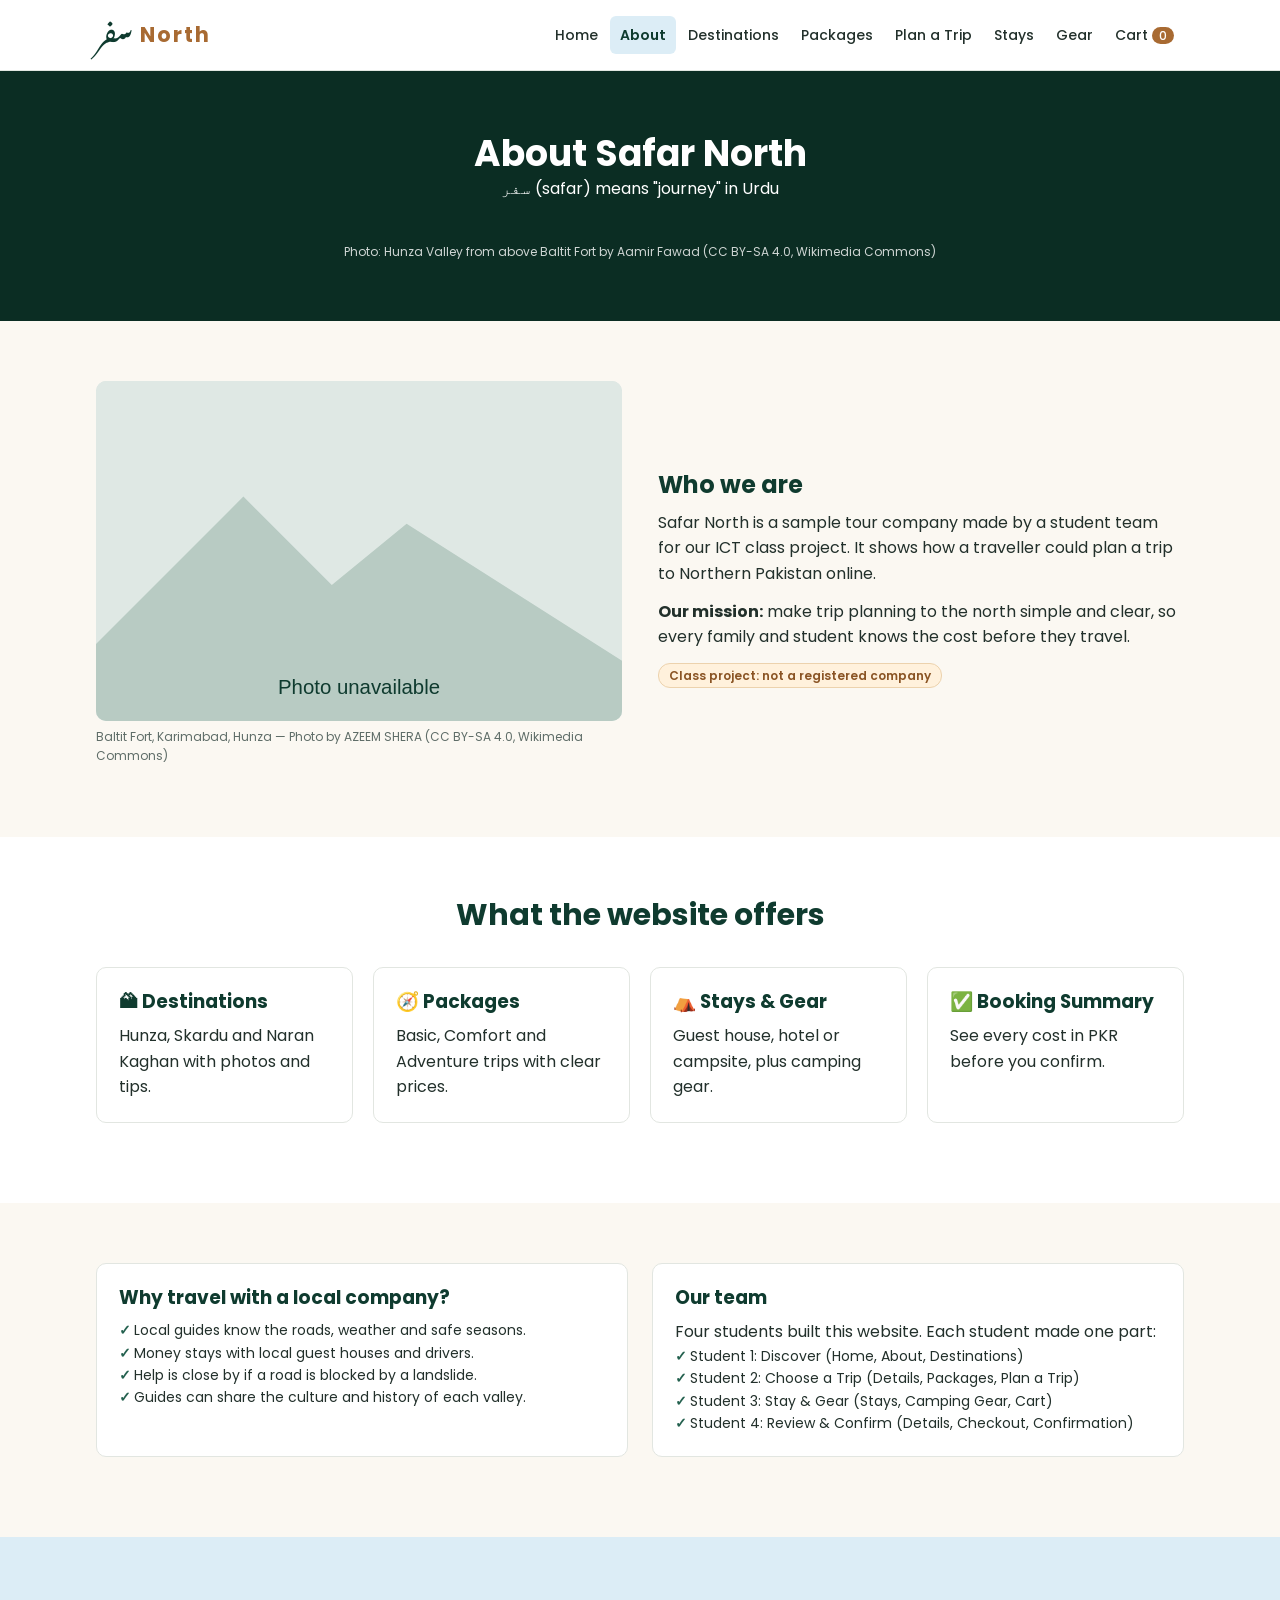
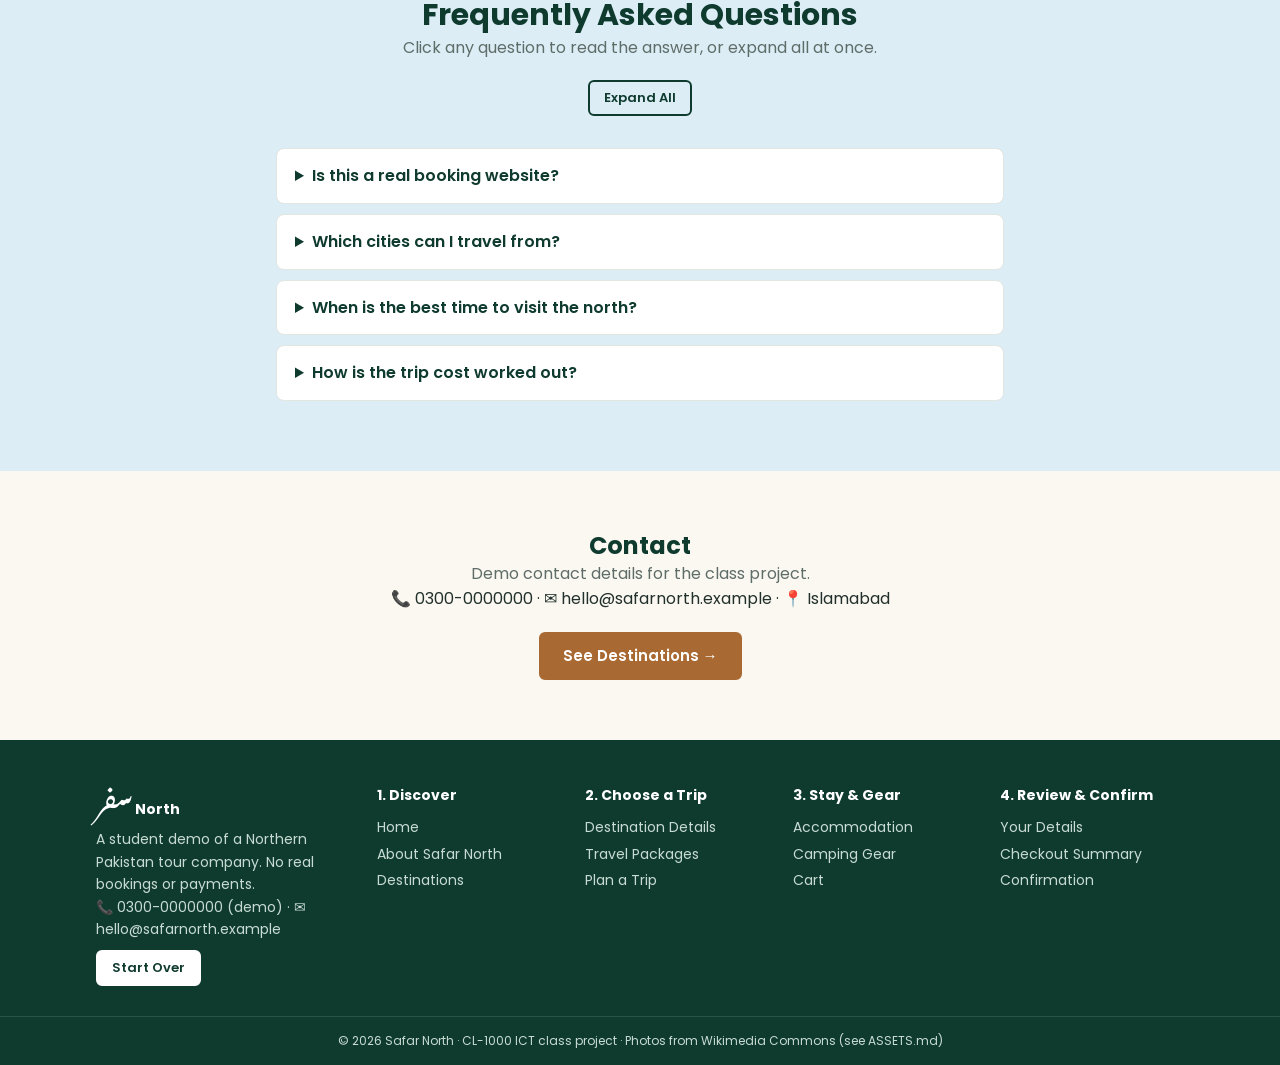
==== about.html @ 83be1147 "Implemented About page with interactive FAQs" ====
<!DOCTYPE html>
<!-- ===================================================
     Page 2 of 12: About Safar North
     Owner: Student 1 - Discover Safar North
     =================================================== -->
<html lang="en">
<head>
  <meta charset="UTF-8">
  <meta name="viewport" content="width=device-width, initial-scale=1.0">
  <title>About Safar North | Safar North</title>
  <!-- Fonts: Poppins for English, Noto Nastaliq Urdu for the logo -->
  <link rel="stylesheet" href="https://fonts.googleapis.com/css2?family=Noto+Nastaliq+Urdu:wght@700&family=Poppins:wght@400;500;600;700&display=swap">
  <link rel="stylesheet" href="css/style.css">
</head>
<body>

  <!-- ===== SHARED HEADER (same on all 12 pages) ===== -->
  <header class="header">
    <div class="container header-inner">
      <a href="index.html" class="logo" aria-label="Safar North home">
        <span class="logo-urdu" lang="ur" dir="rtl">سفر</span>
        <span class="logo-en">North</span>
      </a>
      <button type="button" class="menu-btn" onclick="toggleMenu()" aria-label="Open menu">☰</button>
      <nav class="nav" id="nav-links" aria-label="Main navigation">
        <a href="index.html">Home</a>
        <a href="about.html" class="active" aria-current="page">About</a>
        <a href="destinations.html">Destinations</a>
        <a href="packages.html">Packages</a>
        <a href="booking.html">Plan a Trip</a>
        <a href="accommodation.html">Stays</a>
        <a href="camping-shop.html">Gear</a>
        <a href="cart.html">Cart <span id="cart-count">0</span></a>
      </nav>
    </div>
  </header>

  <main>
    <section class="banner" style="background-image: url('https://commons.wikimedia.org/wiki/Special:FilePath/Hunza_Valley_from_above_the_Biltit_Fort.jpg?width=1400')">
      <h1>About Safar North</h1>
      <p><span lang="ur" dir="rtl">سفر</span> (safar) means "journey" in Urdu</p>
      <p class="photo-credit">Photo: Hunza Valley from above Baltit Fort by Aamir Fawad (CC BY-SA 4.0, Wikimedia Commons)</p>
    </section>

    <!-- INTRODUCTION -->
    <section class="section">
      <div class="container split">
        <div>
          <img src="https://commons.wikimedia.org/wiki/Special:FilePath/Baltit_Fort_Hunza_valley.jpg?width=1000" alt="Baltit Fort in Karimabad, Hunza Valley" onerror="this.onerror=null; this.src='images/placeholder.svg';">
          <p class="caption">Baltit Fort, Karimabad, Hunza — Photo by AZEEM SHERA (CC BY-SA 4.0, Wikimedia Commons)</p>
        </div>
        <div>
          <h2>Who we are</h2>
          <p>Safar North is a sample tour company made by a student team for our ICT class project. It shows how a traveller could plan a trip to Northern Pakistan online.</p>
          <p><b>Our mission:</b> make trip planning to the north simple and clear, so every family and student knows the cost before they travel.</p>
          <span class="demo-badge">Class project: not a registered company</span>
        </div>
      </div>
    </section>

    <!-- WHAT WE OFFER -->
    <section class="section bg-white">
      <div class="container">
        <div class="section-title"><h2>What the website offers</h2></div>
        <div class="grid-4">
          <div class="box"><h3><span aria-hidden="true">🏔</span> Destinations</h3><p>Hunza, Skardu and Naran Kaghan with photos and tips.</p></div>
          <div class="box"><h3><span aria-hidden="true">🧭</span> Packages</h3><p>Basic, Comfort and Adventure trips with clear prices.</p></div>
          <div class="box"><h3><span aria-hidden="true">⛺</span> Stays &amp; Gear</h3><p>Guest house, hotel or campsite, plus camping gear.</p></div>
          <div class="box"><h3><span aria-hidden="true">✅</span> Booking Summary</h3><p>See every cost in PKR before you confirm.</p></div>
        </div>
      </div>
    </section>

    <!-- WHY A LOCAL COMPANY -->
    <section class="section">
      <div class="container grid-2">
        <div class="box">
          <h3>Why travel with a local company?</h3>
          <ul class="ticks">
            <li>Local guides know the roads, weather and safe seasons.</li>
            <li>Money stays with local guest houses and drivers.</li>
            <li>Help is close by if a road is blocked by a landslide.</li>
            <li>Guides can share the culture and history of each valley.</li>
          </ul>
        </div>
        <div class="box">
          <h3>Our team</h3>
          <p>Four students built this website. Each student made one part:</p>
          <ul class="ticks">
            <li>Student 1: Discover (Home, About, Destinations)</li>
            <li>Student 2: Choose a Trip (Details, Packages, Plan a Trip)</li>
            <li>Student 3: Stay &amp; Gear (Stays, Camping Gear, Cart)</li>
            <li>Student 4: Review &amp; Confirm (Details, Checkout, Confirmation)</li>
          </ul>
        </div>
      </div>
    </section>

    <!-- INTERACTIVE FAQ -->
    <section class="section bg-sky">
      <div class="container narrow" id="faq-list">
        <div class="section-title">
          <h2>Frequently Asked Questions</h2>
          <p>Click any question to read the answer, or expand all at once.</p>
          <div class="actions" style="justify-content:center">
            <button type="button" class="btn btn-small btn-outline" id="faq-toggle-all" onclick="toggleAllFaqs()">Expand All</button>
          </div>
        </div>
        <details>
          <summary>Is this a real booking website?</summary>
          <p>No. It is a class demo. No booking is made and no money is taken.</p>
        </details>
        <details>
          <summary>Which cities can I travel from?</summary>
          <p>Islamabad, Rawalpindi, Peshawar, Lahore, Faisalabad, Multan and Karachi.</p>
        </details>
        <details>
          <summary>When is the best time to visit the north?</summary>
          <p>Mostly May to September. Roads to high places like Deosai and Babusar Top are often closed by snow in winter.</p>
        </details>
        <details>
          <summary>How is the trip cost worked out?</summary>
          <p>(Destination cost + package price + return coach fare) × number of travellers. Stays and gear are added on top.</p>
        </details>
      </div>
    </section>

    <!-- CONTACT (demo details) -->
    <section class="section">
      <div class="container narrow center">
        <h2>Contact</h2>
        <p class="muted">Demo contact details for the class project.</p>
        <p><span aria-hidden="true">📞</span> 0300-0000000 · <span aria-hidden="true">✉</span> hello@safarnorth.example · <span aria-hidden="true">📍</span> Islamabad</p>
        <div class="actions" style="justify-content:center">
          <a href="destinations.html" class="btn">See Destinations →</a>
        </div>
      </div>
    </section>
  </main>

  <!-- ===== SHARED FOOTER (same on all 12 pages) ===== -->
  <footer class="footer">
    <div class="container footer-grid">
      <div>
        <h4><span class="logo-urdu" lang="ur" dir="rtl">سفر</span> North</h4>
        <p>A student demo of a Northern Pakistan tour company. No real bookings or payments.</p>
        <p><span aria-hidden="true">📞</span> 0300-0000000 (demo) · <span aria-hidden="true">✉</span> hello@safarnorth.example</p>
        <button type="button" class="btn btn-small btn-light" onclick="startOver()">Start Over</button>
      </div>
      <div>
        <h4>1. Discover</h4>
        <a href="index.html">Home</a>
        <a href="about.html">About Safar North</a>
        <a href="destinations.html">Destinations</a>
      </div>
      <div>
        <h4>2. Choose a Trip</h4>
        <a href="destination-details.html?place=hunza">Destination Details</a>
        <a href="packages.html">Travel Packages</a>
        <a href="booking.html">Plan a Trip</a>
      </div>
      <div>
        <h4>3. Stay &amp; Gear</h4>
        <a href="accommodation.html">Accommodation</a>
        <a href="camping-shop.html">Camping Gear</a>
        <a href="cart.html">Cart</a>
      </div>
      <div>
        <h4>4. Review &amp; Confirm</h4>
        <a href="customer-info.html">Your Details</a>
        <a href="checkout.html">Checkout Summary</a>
        <a href="confirmation.html">Confirmation</a>
      </div>
    </div>
    <p class="copyright">© 2026 Safar North · CL-1000 ICT class project · Photos from Wikimedia Commons (see ASSETS.md)</p>
  </footer>

  <script src="js/script.js"></script>
  <script>
    // ----- Student 1: interactive FAQs on About page -----
    const faqItems = document.querySelectorAll("#faq-list details");
    const faqToggleBtn = document.getElementById("faq-toggle-all");

    function updateFaqButton() {
      let allOpen = true;
      for (let i = 0; i < faqItems.length; i++) {
        if (!faqItems[i].open) {
          allOpen = false;
          break;
        }
      }
      faqToggleBtn.innerText = allOpen ? "Collapse All" : "Expand All";
      faqToggleBtn.setAttribute("aria-expanded", String(allOpen));
    }

    function toggleAllFaqs() {
      let allOpen = true;
      for (let i = 0; i < faqItems.length; i++) {
        if (!faqItems[i].open) {
          allOpen = false;
          break;
        }
      }
      let nextState = !allOpen;
      for (let i = 0; i < faqItems.length; i++) {
        faqItems[i].open = nextState;
      }
      updateFaqButton();
    }

    for (let i = 0; i < faqItems.length; i++) {
      faqItems[i].addEventListener("toggle", updateFaqButton);
    }
    updateFaqButton();
  </script>

</body>
</html>
---- css/style.css ----
/* =====================================================
   SAFAR NORTH - shared stylesheet (used by all 12 pages)
   Change the colours here to change the whole website.
   ===================================================== */

:root {
  --pine: #0f3b2f;        /* deep pine green: header, headings */
  --pine-soft: #24614f;   /* lighter green: hover, ticks */
  --cream: #fbf8f2;       /* warm off-white page background */
  --sky: #dcedf6;         /* light sky blue sections */
  --sky-dark: #2f7ca8;    /* sky blue links */
  --earth: #a86a32;       /* earthy brown: main buttons, prices */
  --earth-dark: #8a5424;
  --text: #22302b;
  --grey: #5f6d68;
  --line: #e2e6e1;
  --white: #ffffff;
}

* { margin: 0; padding: 0; box-sizing: border-box; }

body {
  font-family: "Poppins", "Segoe UI", Arial, sans-serif;
  color: var(--text);
  background: var(--cream);
  line-height: 1.6;
}

img { max-width: 100%; display: block; }
a { color: var(--sky-dark); }
h1, h2, h3 { line-height: 1.25; color: var(--pine); }

.container { max-width: 1120px; margin: 0 auto; padding: 0 16px; }
.narrow { max-width: 760px; }

/* ---------- Header and navigation ---------- */
.header {
  background: var(--white);
  border-bottom: 1px solid var(--line);
  position: sticky;
  top: 0;
  z-index: 10;
}
.header-inner {
  display: flex;
  align-items: center;
  justify-content: space-between;
  height: 70px;
}

/* Logo: سفر (Urdu) + North (English) */
.logo { display: flex; align-items: center; gap: 8px; text-decoration: none; }
.logo-urdu {
  font-family: "Noto Nastaliq Urdu", "Jameel Noori Nastaleeq", "Urdu Typesetting", serif;
  font-size: 26px;
  font-weight: 700;
  color: var(--pine);
  line-height: 1;
  margin-top: -8px;       /* Nastaliq letters sit low, this lifts them */
}
.logo-en {
  font-size: 21px;
  font-weight: 700;
  letter-spacing: 2px;
  color: var(--earth);
}

.nav { display: flex; align-items: center; gap: 2px; }
.nav a {
  color: var(--text);
  text-decoration: none;
  font-size: 14px;
  font-weight: 500;
  padding: 8px 10px;
  border-radius: 6px;
  white-space: nowrap;
}
.nav a:hover { background: var(--sky); }
.nav a.active { color: var(--pine); background: var(--sky); font-weight: 600; }
#cart-count {
  background: var(--earth);
  color: var(--white);
  border-radius: 10px;
  padding: 0 7px;
  font-size: 12px;
}
.menu-btn {
  display: none;
  background: none;
  border: 1px solid var(--line);
  border-radius: 6px;
  font-size: 22px;
  padding: 2px 10px;
  color: var(--pine);
  cursor: pointer;
}

/* ---------- Buttons ---------- */
.btn {
  display: inline-block;
  background: var(--earth);
  color: var(--white);
  border: 2px solid var(--earth);
  padding: 10px 22px;
  border-radius: 6px;
  font-family: inherit;
  font-size: 15px;
  font-weight: 600;
  text-decoration: none;
  cursor: pointer;
}
.btn:hover { background: var(--earth-dark); border-color: var(--earth-dark); }
.btn-green { background: var(--pine); border-color: var(--pine); }
.btn-green:hover { background: var(--pine-soft); border-color: var(--pine-soft); }
.btn-light { background: var(--white); color: var(--pine); border-color: var(--white); }
.btn-light:hover { background: var(--sky); border-color: var(--sky); }
.btn-outline { background: transparent; color: var(--pine); border-color: var(--pine); }
.btn-outline:hover { background: var(--sky); border-color: var(--pine); }
.btn-small { padding: 6px 14px; font-size: 13px; }
.btn:disabled { background: #b9c2be; border-color: #b9c2be; cursor: not-allowed; }
.actions { display: flex; flex-wrap: wrap; gap: 10px; margin-top: 20px; }

/* ---------- Home hero ---------- */
.hero {
  background-color: var(--pine);
  background-size: cover;
  background-position: center;
  color: var(--white);
  padding: 120px 0 90px;
  position: relative;
}
.hero::before {           /* dark layer so white text is easy to read */
  content: "";
  position: absolute;
  inset: 0;
  background: linear-gradient(90deg, rgba(10, 38, 30, .85), rgba(10, 38, 30, .35));
}
.hero .container { position: relative; }
.hero h1 { color: var(--white); font-size: 46px; max-width: 620px; margin-bottom: 12px; }
.hero p { font-size: 18px; max-width: 540px; margin-bottom: 26px; }
.photo-credit { position: relative; font-size: 12px; opacity: .8; margin-top: 40px; }

/* ---------- Banner at the top of other pages ---------- */
.banner {
  background-color: var(--pine);
  background-size: cover;
  background-position: center;
  color: var(--white);
  padding: 60px 16px;
  text-align: center;
  position: relative;
}
.banner::before { content: ""; position: absolute; inset: 0; background: rgba(10, 38, 30, .65); }
.banner * { position: relative; }
.banner h1 { color: var(--white); font-size: 36px; }

/* ---------- Sections ---------- */
.section { padding: 60px 0; }
.bg-white { background: var(--white); }
.bg-sky { background: var(--sky); }
.section-title { text-align: center; margin-bottom: 32px; }
.section-title h2 { font-size: 30px; }
.section-title p { color: var(--grey); }
.muted { color: var(--grey); }
.center { text-align: center; }

/* Grids */
.grid-2 { display: grid; grid-template-columns: repeat(2, 1fr); gap: 24px; }
.grid-3 { display: grid; grid-template-columns: repeat(3, 1fr); gap: 24px; }
.grid-4 { display: grid; grid-template-columns: repeat(4, 1fr); gap: 20px; }

/* ---------- Cards ---------- */
.card {
  background: var(--white);
  border: 1px solid var(--line);
  border-radius: 10px;
  overflow: hidden;
  display: flex;
  flex-direction: column;
}
.card img { width: 100%; height: 200px; object-fit: cover; background: #dfe8e4; }
.card-body { padding: 18px; display: flex; flex-direction: column; gap: 8px; flex: 1; }
.card-body .btn { margin-top: auto; align-self: flex-start; }
.location { color: var(--sky-dark); font-size: 13px; font-weight: 500; }
.price { color: var(--earth-dark); font-weight: 700; font-size: 18px; }
.price small { color: var(--grey); font-weight: 400; font-size: 13px; }
.tag {
  display: inline-block;
  align-self: flex-start;
  background: var(--sky);
  color: var(--pine);
  font-size: 12px;
  padding: 2px 10px;
  border-radius: 12px;
}
.card.chosen { border: 3px solid var(--earth); }

.ticks { list-style: none; font-size: 14px; }
.ticks li::before { content: "✓ "; color: var(--pine-soft); font-weight: 700; }

/* Plain white box */
.box {
  background: var(--white);
  border: 1px solid var(--line);
  border-radius: 10px;
  padding: 22px;
  margin-bottom: 20px;
}
.box h3 { margin-bottom: 10px; }

/* Text next to a photo */
.split { display: grid; grid-template-columns: 1fr 1fr; gap: 36px; align-items: center; }
.split img { width: 100%; height: 340px; object-fit: cover; border-radius: 10px; background: #dfe8e4; }
.split h2 { margin-bottom: 10px; }
.split p { margin-bottom: 12px; }
.caption { font-size: 12px; color: var(--grey); margin-top: 6px; }

/* Journey steps: shows where you are in the booking */
.steps { display: flex; flex-wrap: wrap; justify-content: center; gap: 6px; margin-bottom: 28px; }
.steps span { background: var(--white); border: 1px solid var(--line); color: var(--grey); padding: 4px 12px; border-radius: 20px; font-size: 13px; }
.steps span.done { background: var(--pine); border-color: var(--pine); color: var(--white); }

/* ---------- Forms ---------- */
label { display: block; font-weight: 600; font-size: 14px; color: var(--pine); margin-bottom: 4px; }
input, select {
  width: 100%;
  padding: 10px 12px;
  border: 1px solid #c9d3cf;
  border-radius: 6px;
  font-family: inherit;
  font-size: 15px;
  background: var(--white);
}
.field { margin-bottom: 16px; }

/* Messages */
.note { background: var(--sky); border-left: 4px solid var(--sky-dark); padding: 12px 14px; border-radius: 6px; margin: 14px 0; font-size: 14px; }
.error { color: #b03a2e; font-weight: 600; margin-top: 8px; }
.success { background: #e3f2e8; border-left: 4px solid var(--pine-soft); padding: 12px 14px; border-radius: 6px; margin-top: 12px; }
.demo-badge { display: inline-block; background: #fff1dc; color: var(--earth-dark); border: 1px solid #ecd2ad; font-size: 12px; font-weight: 600; padding: 2px 10px; border-radius: 12px; }

/* Summary lines: label ........ value */
.line { display: flex; justify-content: space-between; gap: 12px; padding: 8px 0; border-bottom: 1px dashed var(--line); }
.line span:first-child { color: var(--grey); }
.line span:last-child { font-weight: 600; text-align: right; }
.total { font-size: 19px; border: none; }
.total span:last-child { color: var(--earth-dark); }

/* Tables (cart) */
.table-wrap { overflow-x: auto; }
table { width: 100%; border-collapse: collapse; }
th { background: var(--pine); color: var(--white); text-align: left; padding: 10px; }
td { padding: 10px; border-bottom: 1px solid var(--line); }
td input { width: 70px; }

/* FAQ (the <details> tag opens and closes by itself, no JavaScript) */
details { background: var(--white); border: 1px solid var(--line); border-radius: 8px; margin-bottom: 10px; }
summary { padding: 14px 18px; font-weight: 600; color: var(--pine); cursor: pointer; }
details p { padding: 0 18px 14px; color: var(--grey); }

/* Reviews */
.review { background: var(--white); border: 1px solid var(--line); border-top: 4px solid var(--sky-dark); border-radius: 10px; padding: 20px; }
.stars { color: #d39a1e; }
.review p { font-style: italic; color: var(--grey); margin: 6px 0; }

/* Confirmation */
.tick { width: 72px; height: 72px; line-height: 72px; border-radius: 50%; background: var(--pine-soft); color: var(--white); font-size: 36px; text-align: center; margin: 0 auto 12px; }
.ref { display: inline-block; background: var(--sky); padding: 6px 16px; border-radius: 6px; font-weight: 700; letter-spacing: 1px; margin: 10px 0 16px; }

/* ---------- Footer ---------- */
.footer { background: var(--pine); color: #c8dbd3; padding: 44px 0 0; font-size: 14px; }
.footer-grid { display: grid; grid-template-columns: 1.4fr 1fr 1fr 1fr 1fr; gap: 24px; }
.footer h4 { color: var(--white); margin-bottom: 8px; }
.footer a { display: block; color: #c8dbd3; text-decoration: none; padding: 2px 0; }
.footer a:hover { color: var(--white); }
.footer .logo-urdu { color: var(--white); }
.footer .btn { margin-top: 10px; }
.copyright { text-align: center; border-top: 1px solid #285446; margin-top: 30px; padding: 14px; font-size: 12px; }

/* ---------- Tablets and phones ---------- */
@media (max-width: 960px) {
  .menu-btn { display: block; }
  .nav {
    display: none;
    position: absolute;
    top: 70px;
    left: 0;
    right: 0;
    background: var(--white);
    flex-direction: column;
    align-items: stretch;
    padding: 8px 16px 16px;
    border-bottom: 1px solid var(--line);
  }
  .nav.open { display: flex; }
  .grid-3, .grid-4 { grid-template-columns: repeat(2, 1fr); }
  .footer-grid { grid-template-columns: 1fr 1fr; }
}
@media (max-width: 640px) {
  .grid-2, .grid-3, .grid-4, .split, .footer-grid { grid-template-columns: 1fr; }
  .hero { padding: 80px 0 60px; }
  .hero h1 { font-size: 32px; }
  .banner h1 { font-size: 28px; }
  .split img { height: 230px; }
}
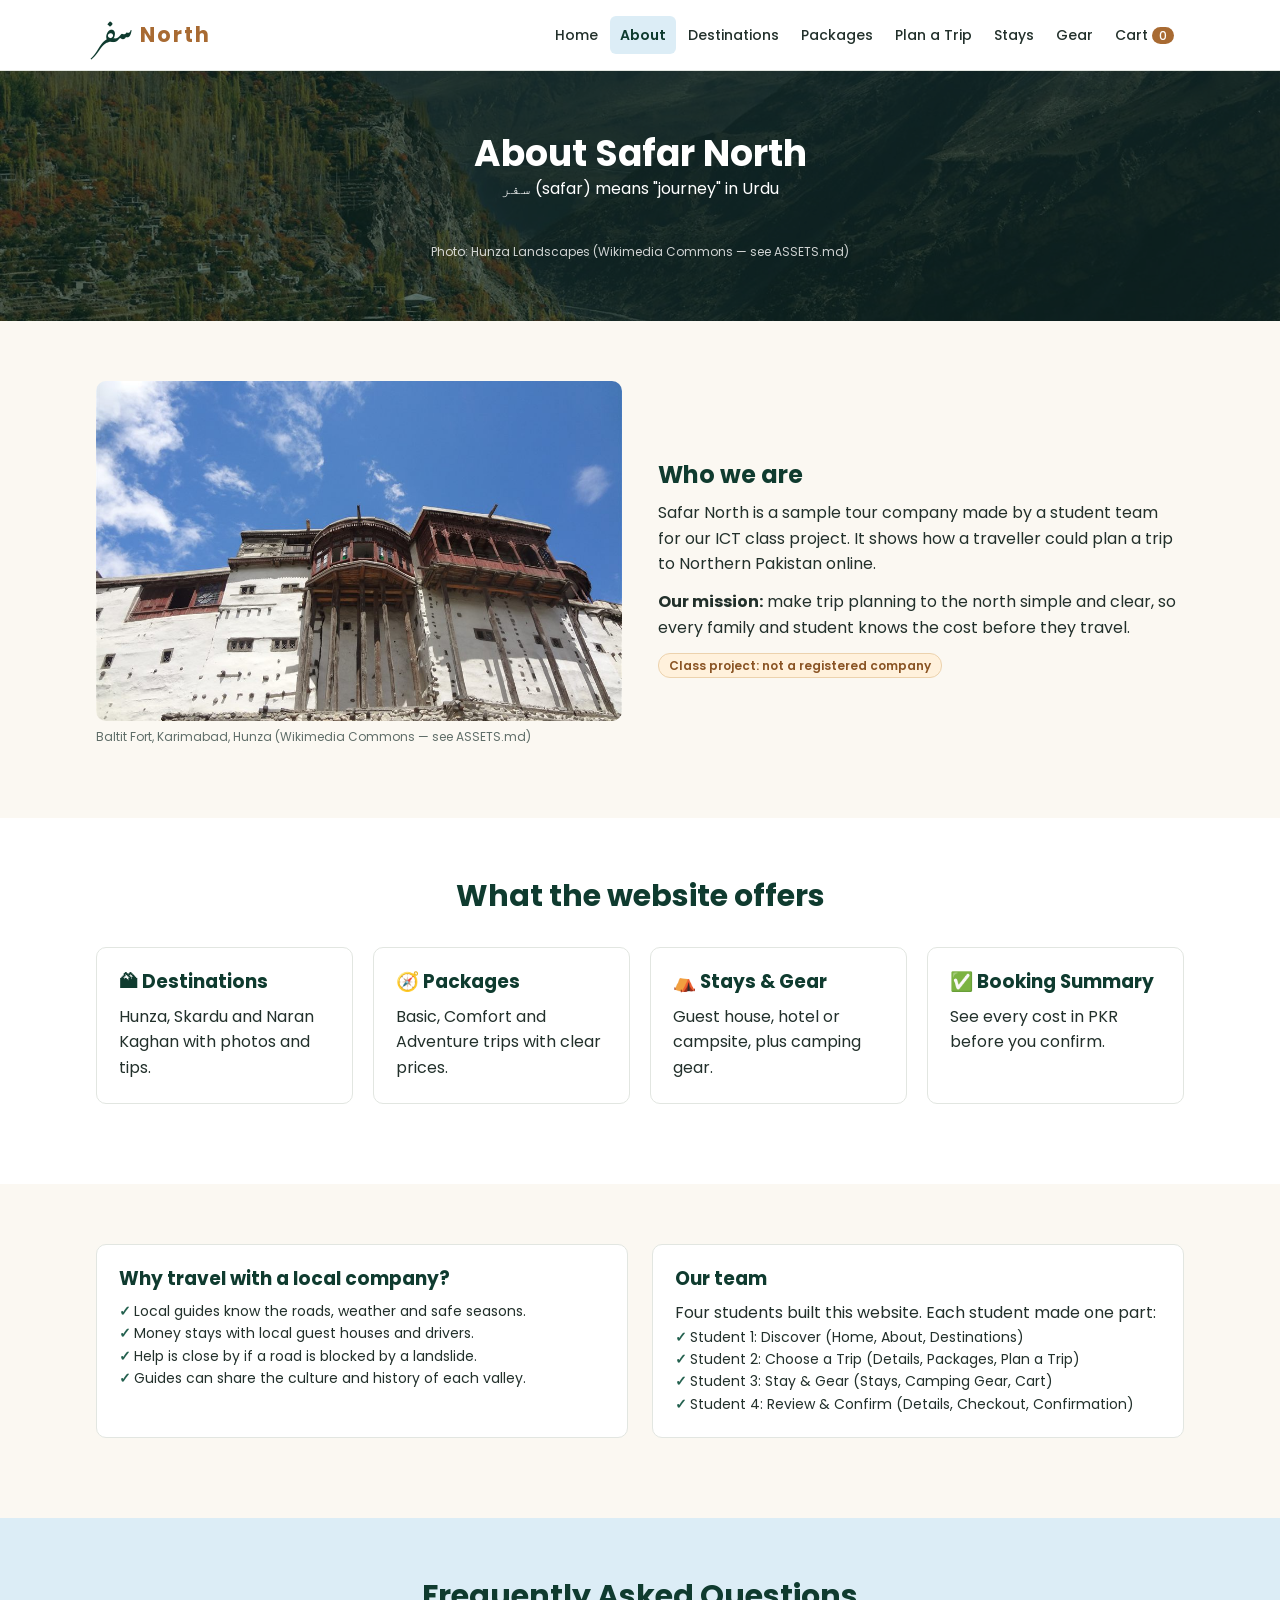
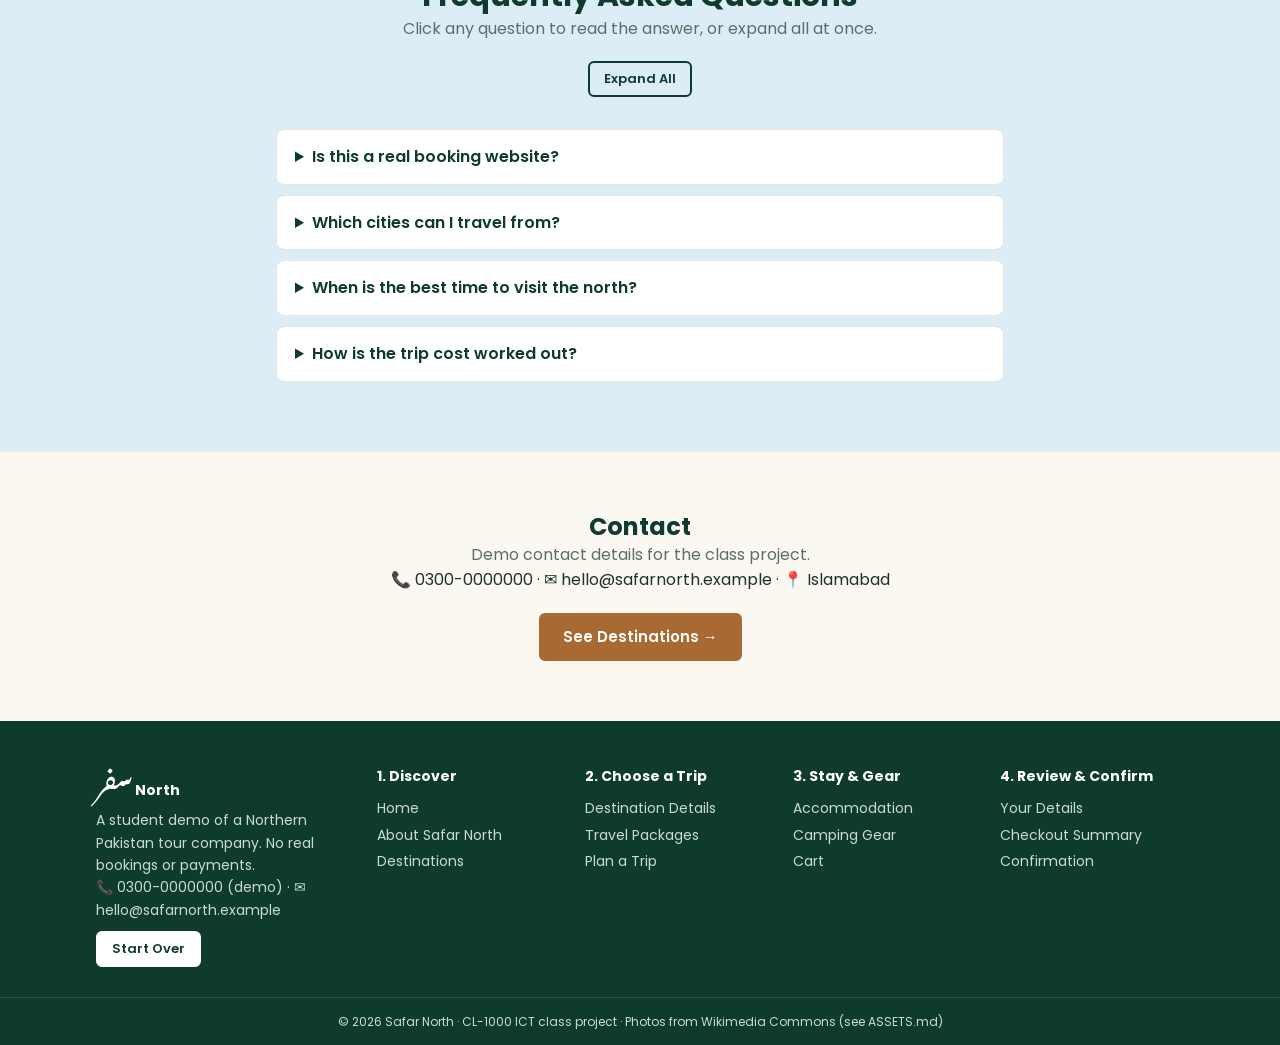
==== commit ca947dc6: "Integrated local images, assets attribution and final documentation" ====
--- a/about.html
+++ b/about.html
@@ -36,18 +36,18 @@
   </header>
 
   <main>
-    <section class="banner" style="background-image: url('https://commons.wikimedia.org/wiki/Special:FilePath/Hunza_Valley_from_above_the_Biltit_Fort.jpg?width=1400')">
+    <section class="banner" style="background-image: url('images/Hunza_Landscapes.jpg')">
       <h1>About Safar North</h1>
       <p><span lang="ur" dir="rtl">سفر</span> (safar) means "journey" in Urdu</p>
-      <p class="photo-credit">Photo: Hunza Valley from above Baltit Fort by Aamir Fawad (CC BY-SA 4.0, Wikimedia Commons)</p>
+      <p class="photo-credit">Photo: Hunza Landscapes (Wikimedia Commons — see ASSETS.md)</p>
     </section>
 
     <!-- INTRODUCTION -->
     <section class="section">
       <div class="container split">
         <div>
-          <img src="https://commons.wikimedia.org/wiki/Special:FilePath/Baltit_Fort_Hunza_valley.jpg?width=1000" alt="Baltit Fort in Karimabad, Hunza Valley" onerror="this.onerror=null; this.src='images/placeholder.svg';">
-          <p class="caption">Baltit Fort, Karimabad, Hunza — Photo by AZEEM SHERA (CC BY-SA 4.0, Wikimedia Commons)</p>
+          <img src="images/Baltit_fort.jpg" alt="Baltit Fort in Karimabad, Hunza Valley" onerror="this.onerror=null; this.src='images/placeholder.svg';">
+          <p class="caption">Baltit Fort, Karimabad, Hunza (Wikimedia Commons — see ASSETS.md)</p>
         </div>
         <div>
           <h2>Who we are</h2>
